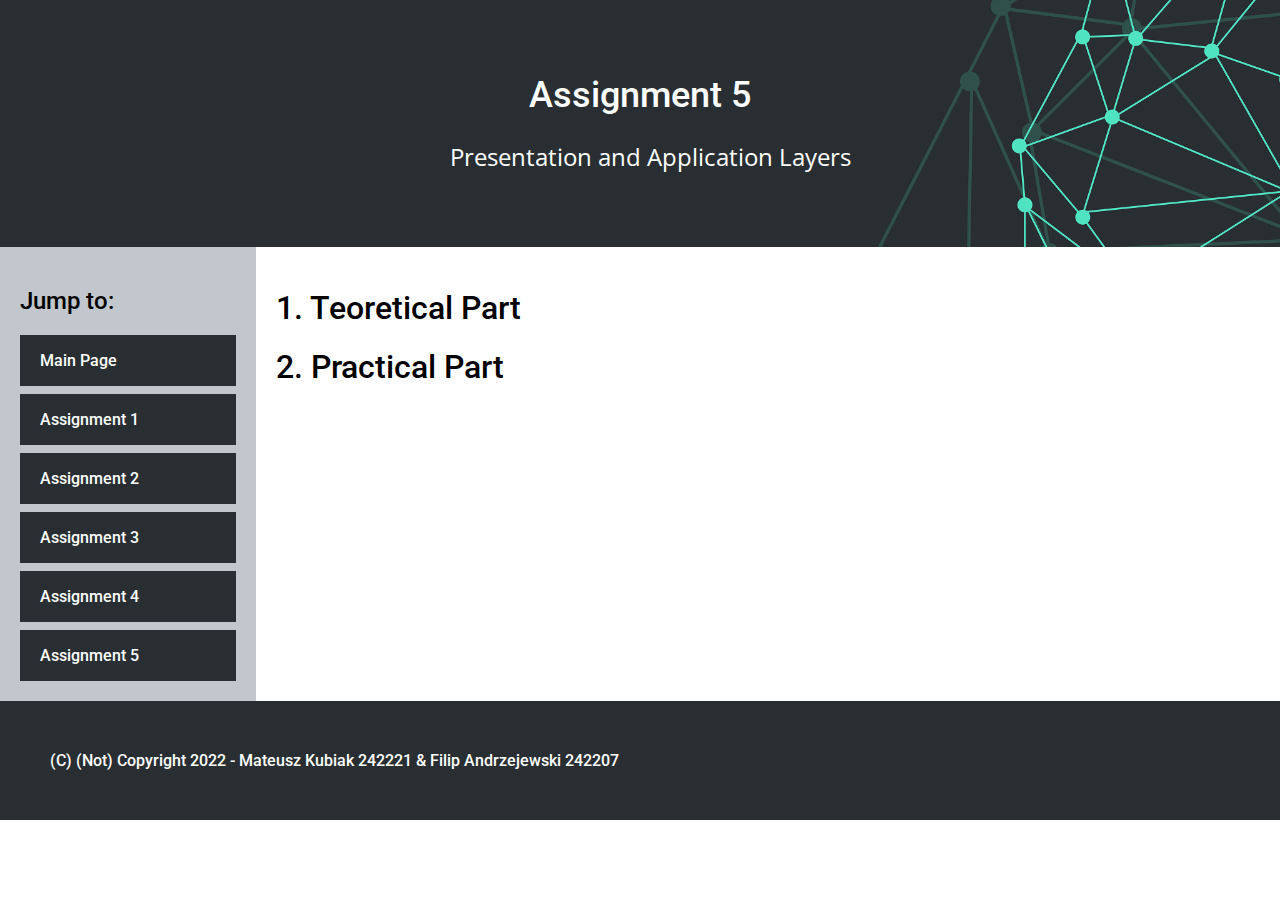
==== task5/index.html @ d8bde798 "clean up + new task5" ====
<!DOCTYPE html>
<html>

<head>
	<title>IT NT Assignment no.5 - Presentation and Application Layers</title>
	<link rel="stylesheet" href="../style.css">
</head>

<body>
	<div class="header">
		<h1>Assignment 5</h1>
		<p>Presentation and Application Layers</p>
	</div>

	<div class="row">
		<div class="short_cuts">
			<h2>Jump to:</h2>
			<a class="table_entry" href="http://studife.it.p.lodz.pl/~ife22_05/">
				<div>Main Page</div>
			</a>
			<a class="table_entry" href="http://studife.it.p.lodz.pl/~ife22_05/task1/">
				<div>Assignment 1</div>
			</a>
			<a class="table_entry" href="http://studife.it.p.lodz.pl/~ife22_05/task2/">
				<div>Assignment 2</div>
			</a>
			<a class="table_entry" href="http://studife.it.p.lodz.pl/~ife22_05/task3/">
				<div>Assignment 3</div>
			</a>
			<a class="table_entry" href="https://the-qubic-one.github.io/task-4/">
				<div>Assignment 4</div>
			</a>
			<a class="table_entry" href="https://the-qubic-one.github.io/task-5/">
				<div>Assignment 5</div>
			</a>
		</div>
		<div class="main">
			<h1>1. Teoretical Part</h1>

			<h1>2. Practical Part</h1>
		</div>
	</div>

	<div class="footer">
		(C) (Not) Copyright 2022 - Mateusz Kubiak 242221 & Filip Andrzejewski 242207
	</div>

</body>

</html>
---- style.css ----
@import url('https://fonts.googleapis.com/css2?family=Open+Sans:ital,wght@0,300;0,400;1,300;1,400&family=Roboto:ital,wght@0,400;0,500;1,400;1,500&display=swap');

* {
	box-sizing: border-box;
	font-family: 'Roboto';
	font-weight: 500;
}

body {
	font-family: Arial;
	margin: 0;
}

p {
	font-family: 'Open Sans';
	font-style: normal;
	margin-left: 20px;
	font-weight: 400;
}

a {
	text-decoration: none;
}

.header {
	padding: 50px;
	text-align: center;
	color: white;
	font-size: 24px;
	background: #292e32;
	background-image: url('bg.png');
	background-attachment: fixed;
	background-size: cover;
	}

.header h1 {
	font-size: 36px;
	font-family: Roboto;
}

.divider {
	width: auto;
	padding: 20px;
	background-color: #292e32;
}

.footer {
	display: block;
	padding: 50px;
	background-color: #292e32;
	color: white;
	font-align: center;
}

.row {
	display: flex;
	flex-wrap: wrap;
}

.short_cuts {
	flex: 20%;
	background-color: #c1c7cc;
	padding: 20px;
}

.table_entry {
	display: flex;
	flex-grow: 1;
	background-color: #292e32;
	margin-top: 8px;
}
.table_entry > div {
	float: left;
	display: block;
	color: white;
	text-align: center;
	padding: 16px 20px;
}
.table_entry:hover {
	background-color: #c1c7cc;
}
.table_entry:hover > div {
	color: black;
}

.main {
	flex: 80%;
	background-color: white;
	padding: 20px;
}

img {
	box-shadow: 0px 0px 17px #606060;
	border-radius: 10px;
	max-width: 1300px;
}
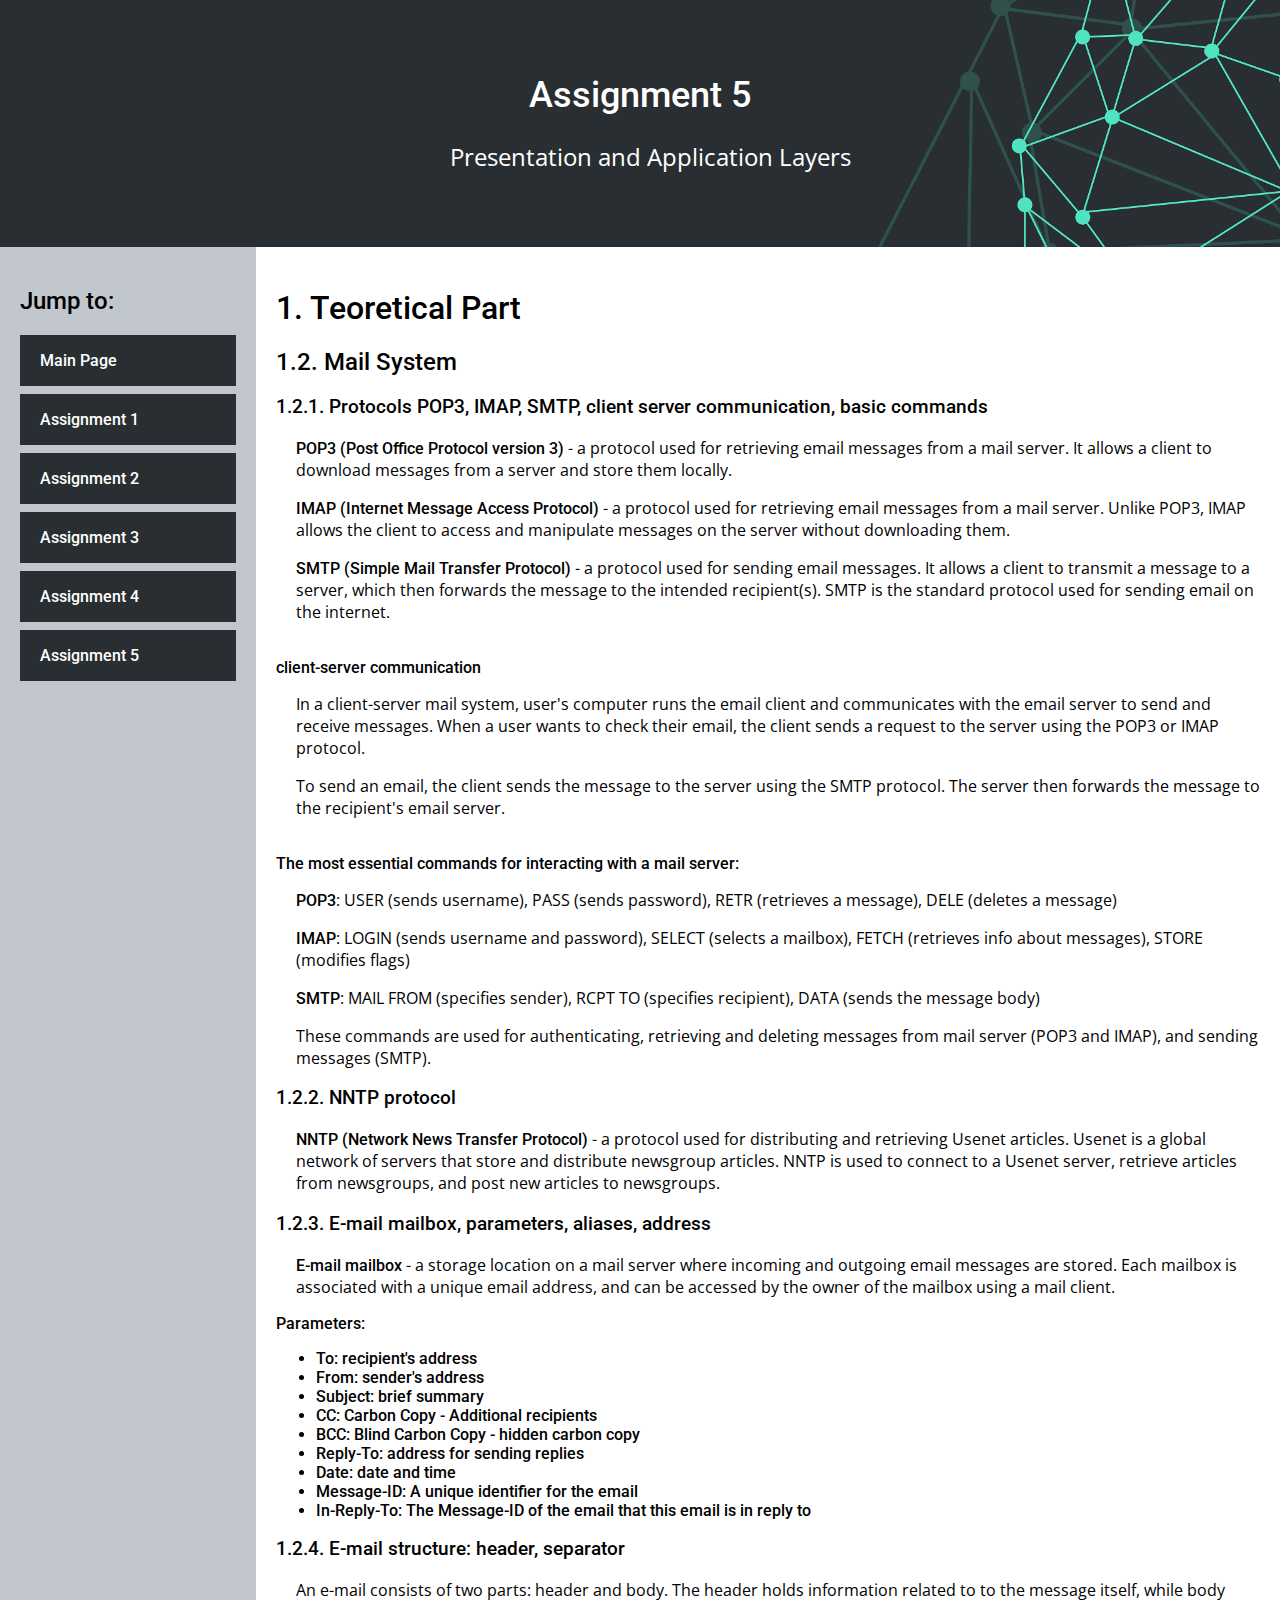
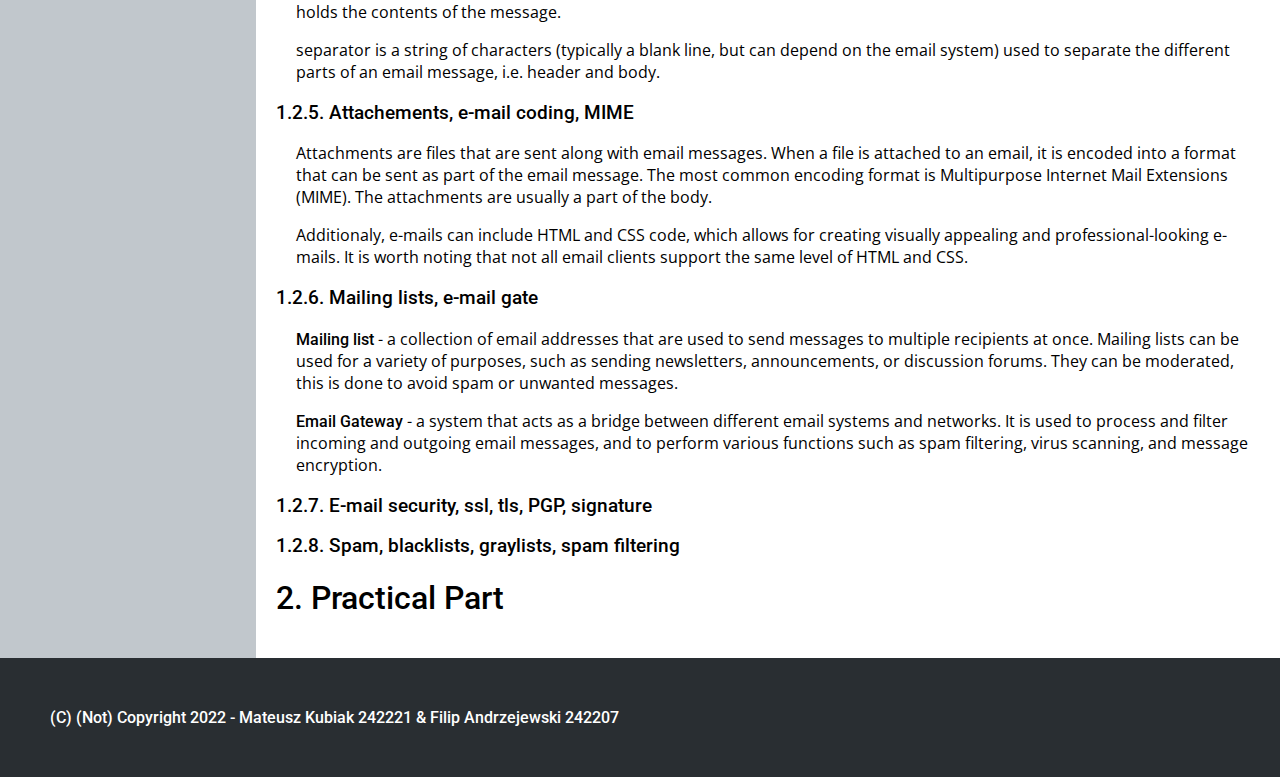
==== commit e28876f7: "theoretical" ====
--- a/task5/index.html
+++ b/task5/index.html
@@ -27,15 +27,102 @@
 			<a class="table_entry" href="http://studife.it.p.lodz.pl/~ife22_05/task3/">
 				<div>Assignment 3</div>
 			</a>
-			<a class="table_entry" href="https://the-qubic-one.github.io/task-4/">
+			<a class="table_entry" href="https://the-qubic-one.github.io/task4/">
 				<div>Assignment 4</div>
 			</a>
-			<a class="table_entry" href="https://the-qubic-one.github.io/task-5/">
+			<a class="table_entry" href="https://the-qubic-one.github.io/task5/">
 				<div>Assignment 5</div>
 			</a>
 		</div>
 		<div class="main">
 			<h1>1. Teoretical Part</h1>
+
+			<h2>1.2. Mail System</h2>
+
+			<h3>1.2.1. Protocols POP3, IMAP, SMTP, client server communication, basic commands</h3>
+
+			<p><b>POP3 (Post Office Protocol version 3)</b> - a protocol used for retrieving email messages from a mail server.
+			It allows a client to download messages from a server and store them locally.</p>
+
+			<p><b>IMAP (Internet Message Access Protocol)</b> - a protocol used for retrieving email messages from a mail server.
+			Unlike POP3, IMAP allows the client to access and manipulate messages on the server without downloading them.</p>
+
+			<p><b>SMTP (Simple Mail Transfer Protocol)</b> - a protocol used for sending email messages.
+			It allows a client to transmit a message to a server, which then forwards the message to the intended recipient(s).
+			SMTP is the standard protocol used for sending email on the internet.</p>
+
+			<br>
+			<b>client-server communication</b>
+			
+			<p>In a client-server mail system, user's computer runs the email client and communicates with the email server to send and receive messages.
+				When a user wants to check their email, the client sends a request to the server using the POP3 or IMAP protocol.</p>
+
+			<p>To send an email, the client sends the message to the server using the SMTP protocol.
+				The server then forwards the message to the recipient's email server.</p>
+
+			<!-- basic commands -->
+			<br>
+			<b>The most essential commands for interacting with a mail server:</b>
+
+    		<p><b>POP3</b>: USER (sends username), PASS (sends password), RETR (retrieves a message), DELE (deletes a message)</p>
+    		<p><b>IMAP</b>: LOGIN (sends username and password), SELECT (selects a mailbox), FETCH (retrieves info about messages), STORE (modifies flags)</p>
+    		<p><b>SMTP</b>: MAIL FROM (specifies sender), RCPT TO (specifies recipient), DATA (sends the message body)</p>
+
+			<p>These commands are used for authenticating,
+				retrieving and deleting messages from mail server (POP3 and IMAP),
+				and sending messages (SMTP).</p>
+
+			<h3>1.2.2. NNTP protocol</h3>
+			<p><b>NNTP (Network News Transfer Protocol)</b> - a protocol used for distributing and retrieving Usenet articles.
+				Usenet is a global network of servers that store and distribute newsgroup articles.
+				NNTP is used to connect to a Usenet server, retrieve articles from newsgroups, and post new articles to newsgroups.</p>
+			
+			<h3>1.2.3. E-mail mailbox, parameters, aliases, address</h3>
+			<p><b>E-mail mailbox</b> - a storage location on a mail server where incoming and outgoing email messages are stored.
+				Each mailbox is associated with a unique email address,
+				and can be accessed by the owner of the mailbox using a mail client.</p>
+
+			<b>Parameters:</b>
+			
+			<ul>
+				<li>To: recipient's address</li>
+				<li>From: sender's address</li>
+				<li>Subject: brief summary</li>
+				<li>CC: Carbon Copy - Additional recipients</li>
+				<li>BCC: Blind Carbon Copy - hidden carbon copy</li>
+				<li>Reply-To: address for sending replies</li>
+				<li>Date: date and time</li>
+				<li>Message-ID: A unique identifier for the email</li>
+				<li>In-Reply-To: The Message-ID of the email that this email is in reply to</li>
+			</ul>
+
+			<h3>1.2.4. E-mail structure: header, separator</h3>
+			<p>An e-mail consists of two parts: header and body. The header holds information related to to the message itself,
+				while body holds the contents of the message.</p>
+			<p>separator is a string of characters (typically a blank line, but can depend on the email system)
+				used to separate the different parts of an email message, i.e. header and body.</p>
+			
+			<h3>1.2.5. Attachements, e-mail coding, MIME</h3>
+			<p>Attachments are files that are sent along with email messages.
+				When a file is attached to an email, it is encoded into a format that can be sent as part of the email message.
+				The most common encoding format is Multipurpose Internet Mail Extensions (MIME). The attachments are usually a part of the body.</p>
+			<p>Additionaly, e-mails can include HTML and CSS code, which allows for creating visually appealing and professional-looking e-mails.
+				It is worth noting that not all email clients support the same level of HTML and CSS.</p>
+
+			<h3>1.2.6. Mailing lists, e-mail gate</h3>
+			<p><b>Mailing list</b> - a collection of email addresses that are used to send messages to multiple recipients at once.
+				Mailing lists can be used for a variety of purposes, such as sending newsletters, announcements, or discussion forums.
+				They can be moderated, this is done to avoid spam or unwanted messages.</p>
+
+			<p><b>Email Gateway</b> - a system that acts as a bridge between different email systems and networks.
+				It is used to process and filter incoming and outgoing email messages,
+				and to perform various functions such as spam filtering, virus scanning, and message encryption.</p>
+
+			<h3>1.2.7. E-mail security, ssl, tls, PGP, signature</h3>
+			<p></p>
+
+			<h3>1.2.8. Spam, blacklists, graylists, spam filtering</h3>
+			<p></p>
 
 			<h1>2. Practical Part</h1>
 		</div>
